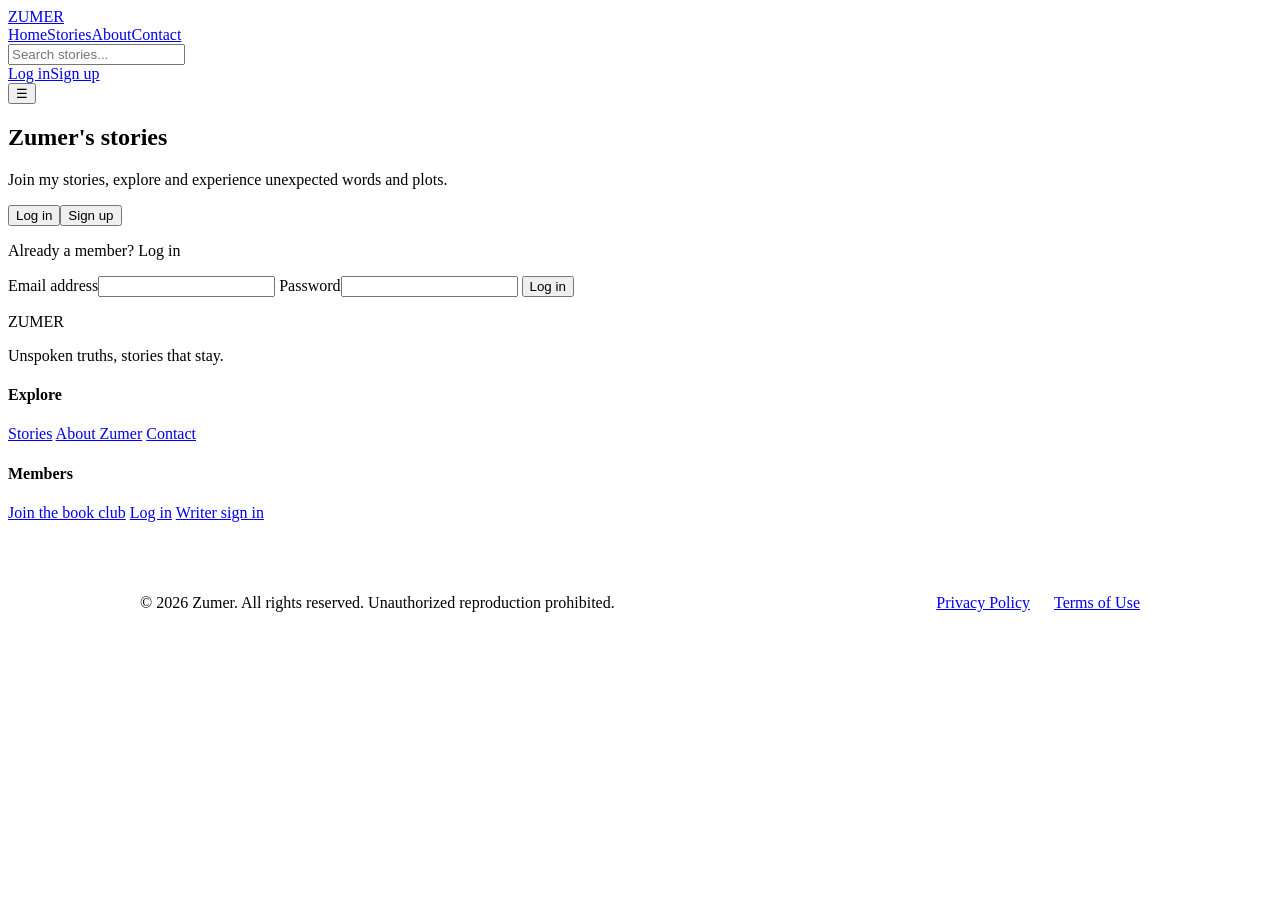
==== login.html @ 65ed3359 "Add files via upload" ====
<!DOCTYPE html>
<html lang="en">
<head>
<meta charset="UTF-8">
<meta name="viewport" content="width=device-width, initial-scale=1">
<title>Join the book club — Zumer</title>
<link rel="preconnect" href="https://fonts.googleapis.com">
<link href="https://fonts.googleapis.com/css2?family=Cormorant+Garamond:ital,wght@0,500;0,700;1,500&family=Inter:wght@400;500;600&display=swap" rel="stylesheet">
<link rel="stylesheet" href="style.css">
</head>
<body>
<div id="hdr"></div>
<section class="authpage">
  <div class="auth-l">
    <div class="portrait small"><img src="zumer.png" alt="Zumer" onerror="this.parentNode.style.display='none'"></div>
    <h2>Zumer's stories</h2>
    <p class="mute big">Join my stories, explore and experience unexpected words and plots.</p>
  </div>
  <div class="auth-r">
    <div class="tabs"><button id="tLogin">Log in</button><button id="tSign">Sign up</button></div>
    <p class="mute" id="sub"></p>
    <form id="af">
      <label id="nameBox">Name<input name="name" autocomplete="name"></label>
      <label>Email address<input name="email" type="email" required autocomplete="email"></label>
      <label>Password<input name="pw" type="password" required minlength="6" autocomplete="current-password"></label>
      <label id="pw2Box">Confirm password<input name="pw2" type="password"></label>
      <button class="btn red wide" id="go"></button>
    </form>
  </div>
</section>
<div id="ftr"></div>
<div id="toast" role="status"></div>

<script type="module">
import { auth, db, ready, F, ZUMER_EMAIL, toast } from "./common.js";
let signup = new URLSearchParams(location.search).has("signup");
const $ = id => document.getElementById(id);
function paint() {
  $("tLogin").className = signup ? "" : "on"; $("tSign").className = signup ? "on" : "";
  $("nameBox").hidden = $("pw2Box").hidden = !signup;
  $("go").textContent = signup ? "Create account" : "Log in";
  $("sub").textContent = signup ? "Create a free account to join the book club" : "Already a member? Log in";
}
$("tLogin").onclick = () => { signup = false; paint(); }; $("tSign").onclick = () => { signup = true; paint(); }; paint();

const msg = c => ({ "auth/invalid-credential": "Email or password is incorrect.", "auth/email-already-in-use": "That email is already registered.", "auth/weak-password": "Use at least 6 characters.", "auth/invalid-email": "Please check your email address." }[c] || "Something went wrong. Please try again.");
$("af").addEventListener("submit", async e => {
  e.preventDefault();
  if (!ready) return toast("Preview mode: connect Firebase in common.js to enable accounts.");
  const f = Object.fromEntries(new FormData(e.target));
  try {
    if (signup) {
      if (f.pw !== f.pw2) return toast("Passwords don't match");
      const cr = await F.createUserWithEmailAndPassword(auth, f.email, f.pw);
      await F.updateProfile(cr.user, { displayName: f.name || "Reader" });
      await F.setDoc(F.doc(db, "members", cr.user.uid), { name: f.name || "Reader", email: f.email, joined: F.serverTimestamp() });
    } else await F.signInWithEmailAndPassword(auth, f.email, f.pw);
    location.href = f.email === ZUMER_EMAIL ? "admin.html" : "index.html#stories";
  } catch (err) { toast(msg(err.code)); }
});
</script>
</body>
</html>
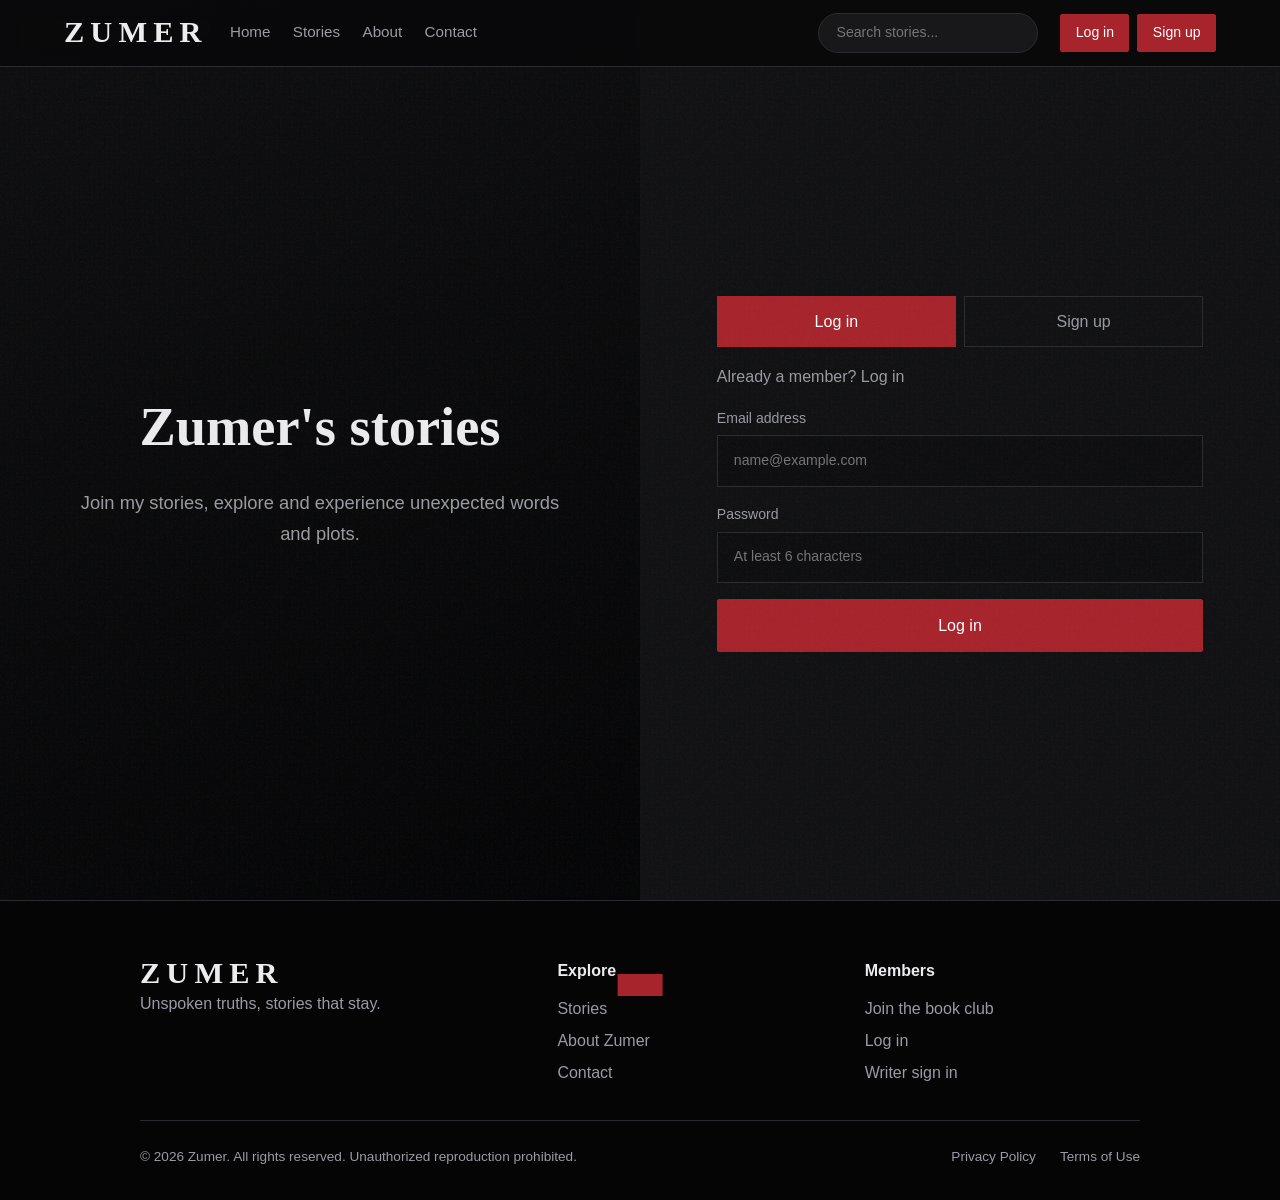
==== commit b7b85420: "Update login.html" ====
--- a/login.html
+++ b/login.html
@@ -17,14 +17,14 @@
     <p class="mute big">Join my stories, explore and experience unexpected words and plots.</p>
   </div>
   <div class="auth-r">
-    <div class="tabs"><button id="tLogin">Log in</button><button id="tSign">Sign up</button></div>
+    <div class="tabs"><button type="button" id="tLogin">Log in</button><button type="button" id="tSign">Sign up</button></div>
     <p class="mute" id="sub"></p>
-    <form id="af">
-      <label id="nameBox">Name<input name="name" autocomplete="name"></label>
-      <label>Email address<input name="email" type="email" required autocomplete="email"></label>
-      <label>Password<input name="pw" type="password" required minlength="6" autocomplete="current-password"></label>
-      <label id="pw2Box">Confirm password<input name="pw2" type="password"></label>
-      <button class="btn red wide" id="go"></button>
+    <form id="af" novalidate>
+      <label id="nameBox">Name<input name="name" autocomplete="name" placeholder="Your name"></label>
+      <label>Email address<input name="email" type="email" required autocomplete="email" placeholder="name@example.com"></label>
+      <label>Password<input name="pw" type="password" required minlength="6" autocomplete="current-password" placeholder="At least 6 characters"></label>
+      <label id="pw2Box">Confirm password<input name="pw2" type="password" placeholder="Re-enter password"></label>
+      <button class="btn red wide" id="go" type="submit"></button>
     </form>
   </div>
 </section>
@@ -35,29 +35,62 @@
 import { auth, db, ready, F, ZUMER_EMAIL, toast } from "./common.js";
 let signup = new URLSearchParams(location.search).has("signup");
 const $ = id => document.getElementById(id);
+
 function paint() {
-  $("tLogin").className = signup ? "" : "on"; $("tSign").className = signup ? "on" : "";
+  $("tLogin").className = signup ? "" : "on"; 
+  $("tSign").className = signup ? "on" : "";
   $("nameBox").hidden = $("pw2Box").hidden = !signup;
   $("go").textContent = signup ? "Create account" : "Log in";
   $("sub").textContent = signup ? "Create a free account to join the book club" : "Already a member? Log in";
 }
-$("tLogin").onclick = () => { signup = false; paint(); }; $("tSign").onclick = () => { signup = true; paint(); }; paint();
+$("tLogin").onclick = () => { signup = false; paint(); }; 
+$("tSign").onclick = () => { signup = true; paint(); }; 
+paint();
 
-const msg = c => ({ "auth/invalid-credential": "Email or password is incorrect.", "auth/email-already-in-use": "That email is already registered.", "auth/weak-password": "Use at least 6 characters.", "auth/invalid-email": "Please check your email address." }[c] || "Something went wrong. Please try again.");
+const msg = c => ({ 
+  "auth/invalid-credential": "Email or password is incorrect.", 
+  "auth/email-already-in-use": "That email is already registered.", 
+  "auth/weak-password": "Use at least 6 characters.", 
+  "auth/invalid-email": "Please enter a valid email address with an '@'." 
+}[c] || "Something went wrong. Please check your inputs.");
+
 $("af").addEventListener("submit", async e => {
   e.preventDefault();
-  if (!ready) return toast("Preview mode: connect Firebase in common.js to enable accounts.");
   const f = Object.fromEntries(new FormData(e.target));
+  
+  const emailRegex = /^[^\s@]+@[^\s@]+\.[^\s@]+$/;
+  if (!f.email || !emailRegex.test(f.email)) {
+    return toast("Please enter a valid email address (e.g. name@domain.com).");
+  }
+  if (!f.pw || f.pw.length < 6) {
+    return toast("Password must be at least 6 characters long.");
+  }
+  if (signup) {
+    if (!f.name || f.name.trim() === "") {
+      return toast("Please enter your name.");
+    }
+    if (f.pw !== f.pw2) {
+      return toast("Passwords do not match.");
+    }
+  }
+
   try {
     if (signup) {
-      if (f.pw !== f.pw2) return toast("Passwords don't match");
       const cr = await F.createUserWithEmailAndPassword(auth, f.email, f.pw);
-      await F.updateProfile(cr.user, { displayName: f.name || "Reader" });
-      await F.setDoc(F.doc(db, "members", cr.user.uid), { name: f.name || "Reader", email: f.email, joined: F.serverTimestamp() });
-    } else await F.signInWithEmailAndPassword(auth, f.email, f.pw);
-    location.href = f.email === ZUMER_EMAIL ? "admin.html" : "index.html#stories";
-  } catch (err) { toast(msg(err.code)); }
+      await F.updateProfile(cr.user, { displayName: f.name.trim() || "Reader" });
+      await F.setDoc(F.doc(db, "members", cr.user.uid), { name: f.name.trim() || "Reader", email: f.email, joined: F.serverTimestamp() });
+      toast("Account created successfully!");
+    } else {
+      await F.signInWithEmailAndPassword(auth, f.email, f.pw);
+      toast("Logged in successfully!");
+    }
+    setTimeout(() => {
+      location.href = f.email === ZUMER_EMAIL ? "admin.html" : "index.html#stories";
+    }, 500);
+  } catch (err) { 
+    toast(msg(err.code)); 
+  }
 });
 </script>
 </body>
-</html>+</html>
--- a/style.css
+++ b/style.css
@@ -0,0 +1,189 @@
+:root {
+  --bg: #09090a;
+  --s1: #111113;
+  --s2: #18181b;
+  --line: #2b2b30;
+  --text: #ececee;
+  --mute: #9b9ba3;
+  --red: #a8242c;
+  --red2: #d9535b;
+  --gold: #d4af37;
+  --gold-mute: #8a7322;
+}
+* { box-sizing: border-box; margin: 0; }
+html { scroll-behavior: smooth; }
+body { font: 16px/1.7 'Inter', sans-serif; background: var(--bg); color: var(--text); min-height: 100vh; }
+body::before {
+  content: ""; position: fixed; inset: 0; pointer-events: none; z-index: 60; opacity: .07;
+  background: url("data:image/svg+xml,%3Csvg xmlns='http://www.w3.org/2000/svg' width='160' height='160'%3E%3Cfilter id='n'%3E%3CfeTurbulence baseFrequency='.8' numOctaves='2'/%3E%3C/filter%3E%3Crect width='160' height='160' filter='url(%23n)'/%3E%3C/svg%3E");
+}
+a { color: inherit; text-decoration: none; }
+h1, h2, h3, .brand { font-family: 'Cormorant Garamond', serif; font-weight: 700; line-height: 1.1; }
+h2 { font-size: clamp(2.2rem, 5vw, 3.4rem); margin-bottom: .6rem; }
+h3 { font-size: 1.6rem; }
+[hidden] { display: none !important; }
+:focus-visible { outline: 2px solid var(--red); outline-offset: 3px; }
+::selection { background: var(--red); color: #fff; }
+::-webkit-scrollbar { width: 10px; } ::-webkit-scrollbar-thumb { background: #2b2b30; }
+.mute { color: var(--mute); } .small { font-size: .85rem; } .big { font-size: 1.15rem; max-width: 34rem; }
+.lead { color: var(--mute); margin: 0 auto 2.4rem; max-width: 38rem; }
+.wrap { max-width: 1050px; margin: auto; padding: 5.5rem 5vw; }
+.page { padding-top: 7rem; min-height: 70vh; }
+.sec { scroll-margin-top: 70px; text-align: center; }
+.alt { background: var(--s1); }
+.title { font-size: clamp(2.4rem, 6vw, 4rem); margin: 1rem 0 .3rem; }
+.sub { margin: 3rem 0 1.2rem; }
+
+/* Sticky Header & Search */
+.bar {
+  position: fixed; top: 0; left: 0; right: 0; z-index: 100;
+  display: flex; align-items: center; gap: 1.4rem; padding: .8rem 5vw;
+  background: rgba(9, 9, 10, 0.94); backdrop-filter: blur(10px);
+  border-bottom: 1px solid var(--line);
+}
+.brand { font-size: 1.9rem; letter-spacing: .2em; color: var(--text); font-weight: 700; }
+nav { display: flex; gap: 1.4rem; flex: 1; }
+nav a { color: var(--mute); border-bottom: 2px solid transparent; padding: .2rem 0; font-size: .95rem; }
+nav a:hover, nav a.on { color: #fff; border-color: var(--red); }
+.hsearch input {
+  width: 220px; padding: .45rem 1.1rem; border-radius: 99px;
+  background: var(--s2); border: 1px solid var(--line); color: #fff;
+  font: inherit; font-size: .88rem; transition: border-color .2s;
+}
+.hsearch input:focus { border-color: var(--red); outline: none; }
+.who { display: flex; gap: .5rem; align-items: center; }
+.burger { display: none; background: none; border: 1px solid var(--line); color: #fff; font-size: 1.2rem; padding: .2rem .7rem; }
+
+/* All Buttons Uniform Maroon / Red */
+.btn {
+  display: inline-block; padding: .75rem 1.6rem; border: 1px solid var(--red);
+  background: var(--red); color: #fff; font: inherit; font-weight: 500;
+  cursor: pointer; transition: all .2s ease; border-radius: 2px;
+}
+.btn:hover { background: #881b22; border-color: #881b22; color: #fff; }
+.btn.sm { padding: .35rem .9rem; font-size: .88rem; }
+.btn.wide { width: 100%; }
+.btn.red { background: var(--red); border-color: var(--red); }
+.btn.red:hover { background: #881b22; border-color: #881b22; }
+
+.row { display: flex; gap: 1rem; flex-wrap: wrap; } .row.center { justify-content: center; }
+
+/* Hero Section (Fills Right Side) */
+.hero { min-height: 100vh; display: flex; align-items: center; padding: 7rem 6vw 3rem; background: linear-gradient(180deg, #0e0e10, #050506); box-shadow: inset 0 0 220px #000; }
+.hero-in { display: grid; grid-template-columns: 1fr 1fr; gap: 4rem; align-items: center; max-width: 1200px; margin: auto; width: 100%; }
+.eyebrow { color: var(--gold); letter-spacing: .28em; text-transform: uppercase; font-size: .78rem; margin-bottom: .8rem; }
+.hero h1 { font-size: clamp(4.5rem, 11vw, 9rem); letter-spacing: .14em; margin-bottom: .8rem; color: #f3f3f4; }
+.hero .row { margin-top: 2rem; }
+
+/* Right-side Portrait & Ambient Aesthetic Frame */
+.portrait {
+  justify-self: center; width: min(100%, 420px); height: min(100%, 420px);
+  position: relative; display: flex; align-items: center; justify-content: center;
+  border-radius: 50%; background: radial-gradient(circle, rgba(168,36,44,0.18) 0%, rgba(9,9,10,0) 70%);
+  border: 1px solid rgba(168,36,44,0.3);
+}
+.portrait::before {
+  content: ""; position: absolute; inset: -15px; border-radius: 50%;
+  border: 1px dashed rgba(212,175,55,0.25); animation: spinSlow 60s linear infinite;
+}
+.portrait.small { width: 240px; height: 240px; margin-bottom: .5rem; }
+.portrait img, .av { display: block; width: 100%; height: 100%; object-fit: cover; border-radius: 50%; border: 2px solid var(--red); box-shadow: 0 0 35px rgba(168,36,44,0.3); }
+.av { width: 210px; height: 210px; margin: 0 auto 1.8rem; }
+@keyframes spinSlow { to { transform: rotate(360deg); } }
+
+/* Silver/Gold Ribbon */
+.ribbon { overflow: hidden; background: linear-gradient(90deg, #a8242c, #d9535b, #a8242c); color: #fff; padding: .9rem 0; }
+.track { display: flex; gap: 2.5rem; width: max-content; animation: slide 40s linear infinite; }
+.track span { font: italic 600 1.5rem 'Cormorant Garamond', serif; white-space: nowrap; }
+.track span::after { content: "✦"; margin-left: 2.5rem; color: var(--gold); }
+@keyframes slide { to { transform: translateX(-50%); } }
+
+/* Shelves Grid */
+.shelves-grid { display: grid; grid-template-columns: repeat(2, 1fr); gap: 1.4rem; text-align: left; }
+.shelf-btn {
+  display: block; background: var(--s2); border: 1px solid var(--line);
+  padding: 2.5rem; position: relative; transition: all .25s ease;
+  border-left: 3px solid var(--red);
+}
+.shelf-btn .no { display: block; color: var(--gold); font: 600 .85rem Inter; letter-spacing: .2em; margin-bottom: .8rem; }
+.shelf-btn h3 { font-size: 1.8rem; color: #fff; margin-bottom: .4rem; }
+.shelf-btn p { color: var(--mute); font-size: .95rem; }
+.shelf-btn::after { content: "→"; position: absolute; right: 1.8rem; bottom: 1.4rem; color: var(--red); font-size: 1.5rem; transition: transform .25s; }
+.shelf-btn:hover { border-color: var(--red); transform: translateY(-4px); background: #1f1f24; }
+.shelf-btn:hover::after { transform: translateX(6px); }
+
+/* Cards */
+.cards { display: grid; grid-template-columns: repeat(auto-fit, minmax(250px, 1fr)); gap: 1.2rem; text-align: left; }
+.card { display: flex; flex-direction: column; gap: .3rem; background: var(--s2); border: 1px solid var(--line); border-top: 2px solid var(--red); padding: 1.6rem; transition: .25s; }
+.card small { color: var(--gold); letter-spacing: .14em; text-transform: uppercase; font-size: .72rem; font-weight: 600; }
+.card p { color: var(--mute); font-size: .95rem; } .card span { font-size: .85rem; color: var(--mute); margin-top: auto; }
+.card:hover { transform: translateY(-4px); border-color: var(--red); }
+
+/* About & Contact */
+.about { min-height: 92vh; display: flex; flex-direction: column; align-items: center; justify-content: center; padding: 5rem 8vw; background: linear-gradient(180deg, #09090a, #101012 50%, #09090a); }
+.about h2 { font-size: clamp(3rem, 9vw, 6rem); }
+.quote { font: italic 500 clamp(1.5rem, 3.6vw, 2.5rem)/1.6 'Cormorant Garamond', serif; max-width: 44rem; color: #eaeaea; }
+
+.split { display: grid; grid-template-columns: 1fr 1.4fr; gap: 2.5rem; align-items: start; text-align: left; }
+.label { color: var(--gold); letter-spacing: .16em; text-transform: uppercase; font-size: .78rem; font-weight: 600; margin-bottom: 1rem; }
+.reach { display: flex; gap: 1rem; align-items: center; margin-bottom: 1rem; }
+.reach i { width: 44px; height: 44px; border: 1px solid var(--line); display: grid; place-items: center; font-style: normal; color: var(--red); }
+.reach small { color: var(--mute); letter-spacing: .1em; }
+.topics { display: grid; gap: .6rem; }
+.topics button { text-align: left; padding: .7rem 1rem; border: 0; border-left: 2px solid var(--red); background: var(--s2); color: var(--text); font: inherit; cursor: pointer; transition: .2s; }
+.topics button:hover { background: var(--red); }
+.panel { background: var(--s2); border: 1px solid var(--line); padding: 2rem; display: grid; gap: 1rem; text-align: left; }
+label { display: grid; gap: .3rem; font-size: .88rem; color: var(--mute); font-weight: 500; }
+input, select, textarea { width: 100%; padding: .8rem 1rem; background: #0e0e10; border: 1px solid var(--line); color: var(--text); font: inherit; }
+input:focus, select:focus, textarea:focus { border-color: var(--red); outline: none; }
+.two { display: grid; grid-template-columns: 1fr 1fr; gap: 1rem; }
+
+/* Closing Banner */
+.club { text-align: center; padding: 5.5rem 6vw; background: var(--s2); border-top: 1px solid var(--line); }
+.club p { margin: .6rem auto 1.8rem; max-width: 32rem; }
+
+/* Auth */
+.authpage { display: grid; grid-template-columns: 1fr 1fr; min-height: 100vh; }
+.auth-l { display: flex; flex-direction: column; align-items: center; justify-content: center; text-align: center; gap: 1.2rem; padding: 7rem 6vw 4rem; background: linear-gradient(160deg, #0f0f11, #050506); }
+.auth-r { display: flex; flex-direction: column; justify-content: center; gap: 1rem; padding: 7rem 6vw 4rem; background: var(--s1); }
+.auth-r form { display: grid; gap: 1rem; }
+.tabs { display: flex; gap: .5rem; }
+.tabs button { flex: 1; padding: .7rem; background: none; border: 1px solid var(--line); color: var(--mute); font: inherit; cursor: pointer; }
+.tabs button.on { background: var(--red); border-color: var(--red); color: #fff; }
+
+/* Reader */
+.chips { display: flex; gap: .5rem; flex-wrap: wrap; margin: 1.2rem 0 2rem; align-items: center; }
+.chip { padding: .35rem 1rem; border: 1px solid var(--line); color: var(--mute); border-radius: 2px; }
+.chip:hover { border-color: var(--red); } .chip.on { background: var(--red); border-color: var(--red); color: #fff; font-weight: 600; }
+.reader { font: 1.35rem/1.95 'Cormorant Garamond', serif; white-space: pre-wrap; max-width: 42rem; margin: 0 auto; padding: 2.5rem; background: var(--s2); border: 1px solid var(--line); border-top: 3px solid var(--red); }
+
+/* Studio */
+.gate { min-height: 100vh; display: grid; place-items: center; padding: 6rem 5vw; }
+.gate .panel { width: min(430px, 100%); }
+.stats { display: flex; gap: 2.5rem; margin: 1.5rem 0 2rem; padding: 1.2rem 1.5rem; background: var(--s2); border: 1px solid var(--line); }
+.stats div { display: flex; flex-direction: column; } .stats b { font: 700 2rem 'Cormorant Garamond', serif; color: var(--red); } .stats span { font-size: .85rem; color: var(--mute); }
+.adm { display: grid; grid-template-columns: 1fr 1fr; gap: 1.5rem; align-items: start; }
+.item { display: flex; justify-content: space-between; gap: 1rem; align-items: center; padding: 1rem 1.2rem; margin-bottom: .6rem; background: var(--s2); border: 1px solid var(--line); flex-wrap: wrap; }
+.msgrow { align-items: flex-start; }
+
+/* Footer & Toast */
+footer { padding: 3.5rem 5vw 2rem; text-align: center; background: #050506; border-top: 1px solid var(--line); }
+.foot { display: grid; grid-template-columns: 1.4fr 1fr 1fr; gap: 2rem; text-align: left; max-width: 1000px; margin: 0 auto 2rem; }
+.foot h4 { font-weight: 600; margin-bottom: .5rem; } .foot a { display: block; color: var(--mute); padding: .15rem 0; } .foot a:hover { color: var(--red); }
+#toast { position: fixed; bottom: 1.5rem; left: 50%; transform: translate(-50%, 120px); background: var(--red); color: #fff; padding: .7rem 1.4rem; transition: .3s; z-index: 170; }
+#toast.show { transform: translate(-50%, 0); }
+
+@media(max-width: 860px) {
+  .burger { display: block; margin-left: auto; }
+  .bar { flex-wrap: wrap; }
+  nav, .hsearch { display: none; order: 5; width: 100%; }
+  .bar.open nav { display: flex; flex-direction: column; gap: .5rem; } .bar.open .hsearch { display: block; } .hsearch input { width: 100%; }
+  .who { order: 4; }
+  .hero-in, .split, .authpage, .adm, .two, .foot { grid-template-columns: 1fr; }
+  .hero { text-align: center; } .hero .row { justify-content: center; } .hero .big { margin-inline: auto; }
+  .portrait { width: min(70%, 280px); height: min(70%, 280px); margin: auto; }
+  .foot { text-align: center; }
+  .reader { padding: 1.5rem; font-size: 1.2rem; }
+}
+@media(max-width: 640px) { .shelves-grid { grid-template-columns: 1fr; } }
+@media(prefers-reduced-motion: reduce) { * { animation: none !important; transition: none !important; scroll-behavior: auto !important; } }
